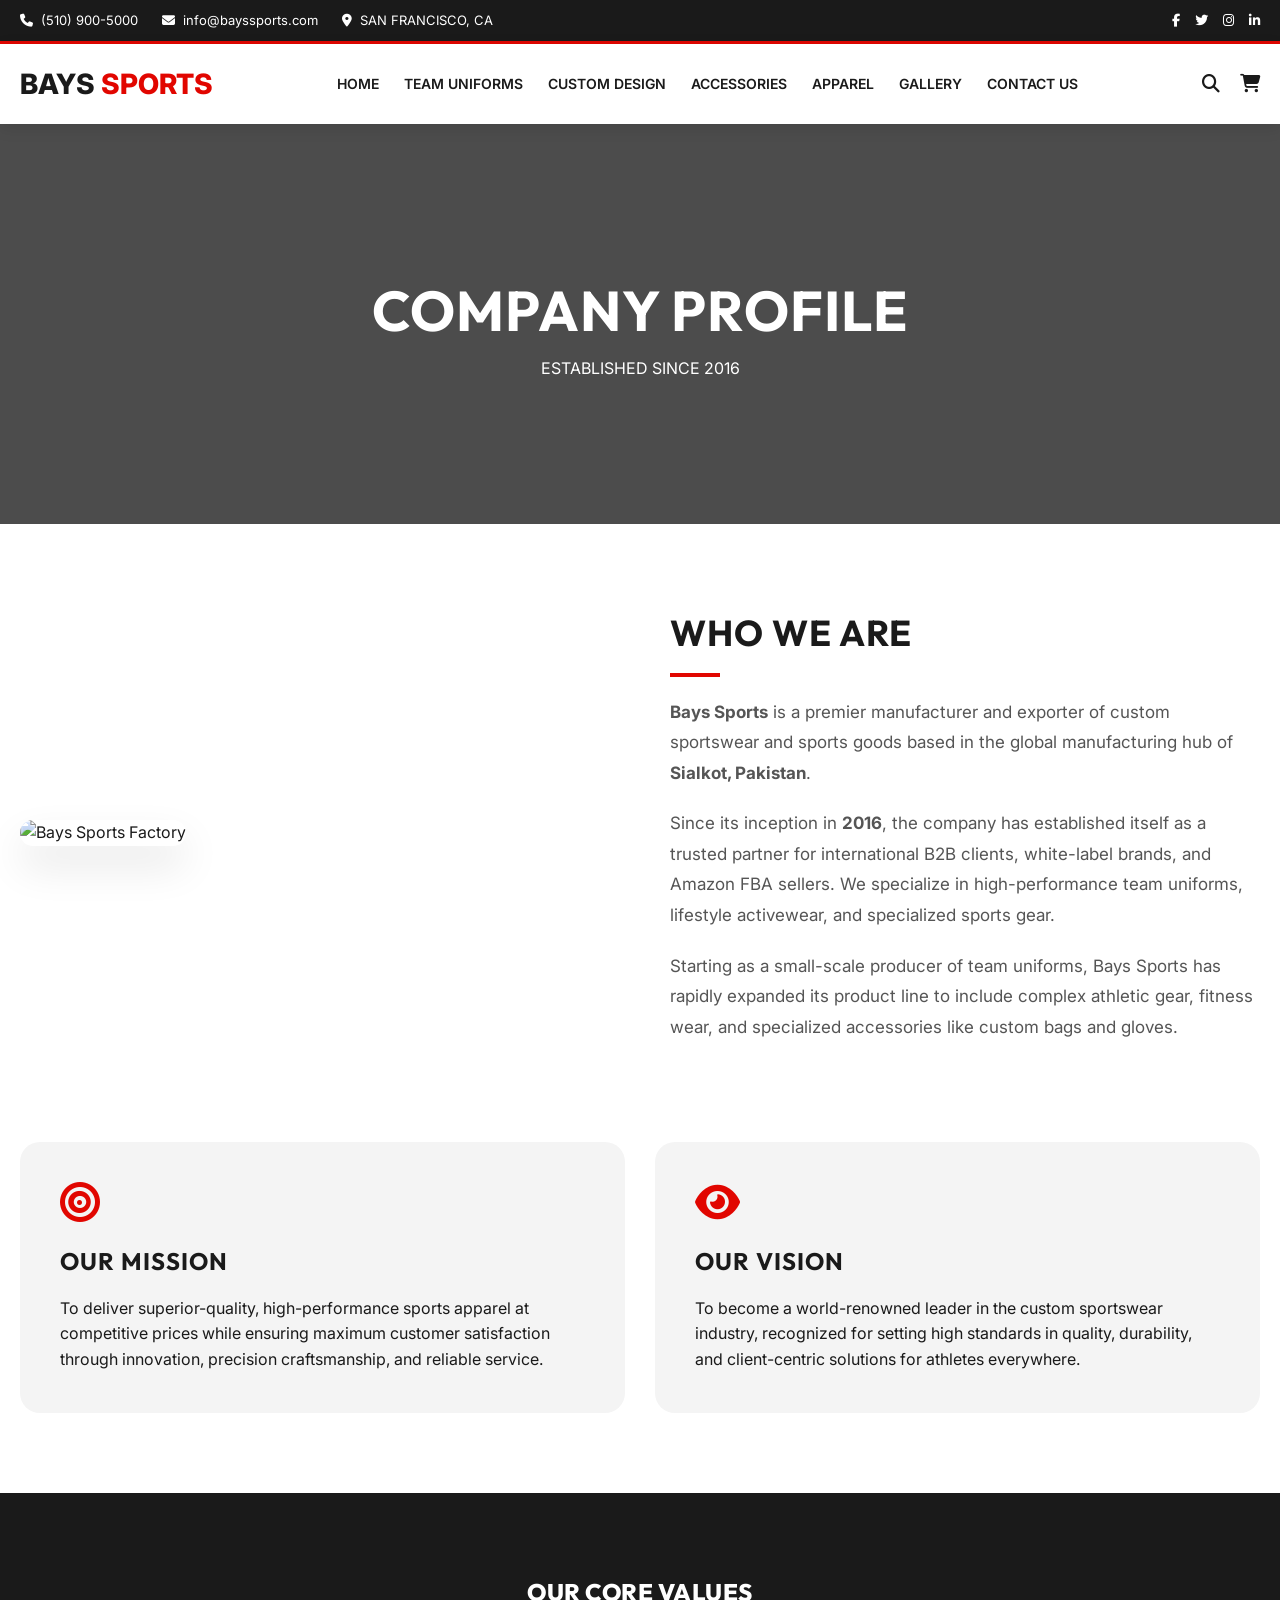
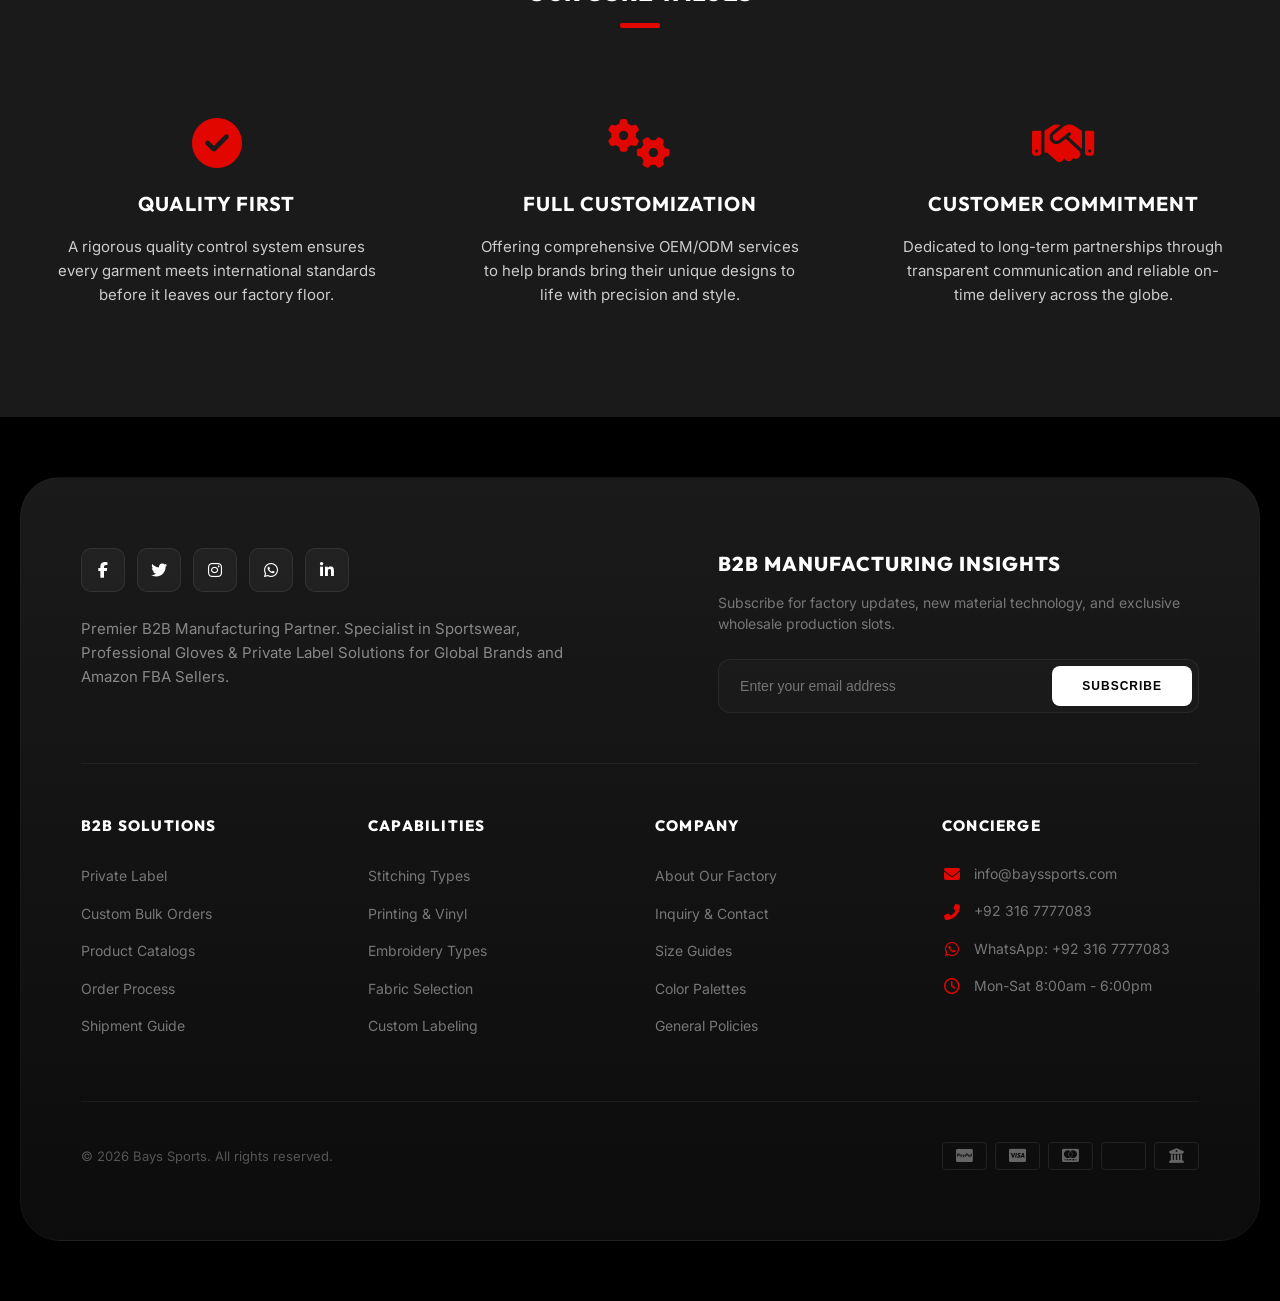
==== about.html @ 50542577 "Add files via upload" ====
<!DOCTYPE html>
<html lang="en">
<head>
    <meta charset="UTF-8">
    <meta name="viewport" content="width=device-width, initial-scale=1.0">
    <title>Company Profile | Bays Sports Manufacturing Legacy</title>
    <meta name="description" content="Discover the legacy of Bays Sports. Established in 2016 in Sialkot, Pakistan, we are a global leader in custom sportswear manufacturing and B2B solutions.">
    <meta name="keywords" content="Bays Sports profile, Sialkot factory, sportswear export Pakistan, custom jersey manufacturer history">
    <link rel="canonical" href="https://bayssports.com/about.html" />
    
    <!-- Open Graph -->
    <meta property="og:title" content="Company Profile | Bays Sports Manufacturing Legacy">
    <meta property="og:description" content="Learn about our journey from a small stitching unit to a global export hub.">
    <meta property="og:url" content="https://bayssports.com/about.html">
    <meta property="og:type" content="website">

    <link rel="stylesheet" href="https://cdnjs.cloudflare.com/ajax/libs/font-awesome/6.4.0/css/all.min.css">
    <link rel="stylesheet" href="style.css">
    <style>
        .about-hero {
            height: 400px;
            background: linear-gradient(rgba(0,0,0,0.7), rgba(0,0,0,0.7)), url('https://images.unsplash.com/photo-1552664730-d307ca884978?ixlib=rb-1.2.1&auto=format&fit=crop&w=1920&q=80');
            background-size: cover;
            background-position: center;
            display: flex;
            align-items: center;
            justify-content: center;
            color: var(--white);
            text-align: center;
        }

        .about-hero h1 {
            font-size: 56px;
        }

        .about-section {
            padding: 80px 0;
        }

        .about-grid {
            display: grid;
            grid-template-columns: 1fr 1fr;
            gap: 60px;
            align-items: center;
            margin-bottom: 80px;
        }

        .about-image img {
            width: 100%;
            border-radius: 20px;
            box-shadow: 0 20px 40px rgba(0,0,0,0.1);
        }

        .content-box h2 {
            font-size: 36px;
            margin-bottom: 20px;
            color: var(--secondary-color);
            position: relative;
            padding-bottom: 15px;
        }

        .content-box h2::after {
            content: '';
            position: absolute;
            left: 0;
            bottom: 0;
            width: 50px;
            height: 4px;
            background: var(--primary-color);
        }

        .content-box p {
            margin-bottom: 20px;
            font-size: 17px;
            color: #555;
            line-height: 1.8;
        }

        .mission-vision-grid {
            display: grid;
            grid-template-columns: repeat(2, 1fr);
            gap: 30px;
            margin-top: 50px;
        }

        .mv-card {
            background: var(--light-gray);
            padding: 40px;
            border-radius: 20px;
            transition: var(--transition);
        }

        .mv-card:hover {
            background: var(--white);
            box-shadow: var(--shadow);
            transform: translateY(-5px);
        }

        .mv-card i {
            font-size: 40px;
            color: var(--primary-color);
            margin-bottom: 20px;
        }

        .mv-card h3 {
            font-size: 24px;
            margin-bottom: 15px;
        }

        .values-section {
            background: var(--secondary-color);
            color: var(--white);
            padding: 80px 0;
        }

        .values-grid {
            display: grid;
            grid-template-columns: repeat(3, 1fr);
            gap: 30px;
            margin-top: 50px;
        }

        .value-item {
            text-align: center;
            padding: 30px;
        }

        .value-item i {
            font-size: 50px;
            color: var(--primary-color);
            margin-bottom: 20px;
        }

        .value-item h4 {
            font-size: 20px;
            margin-bottom: 15px;
        }

        .value-item p {
            color: #ccc;
            font-size: 15px;
        }
    </style>
</head>
<body>

    <!-- Top Bar -->
    <div class="top-bar">
        <div class="container top-bar-content">
            <div class="top-info">
                <span><i class="fas fa-phone"></i> (510) 900-5000</span>
                <span><i class="fas fa-envelope"></i> info@bayssports.com</span>
                <span><i class="fas fa-map-marker-alt"></i> SAN FRANCISCO, CA</span>
            </div>
            <div class="top-socials">
                <a href="#"><i class="fab fa-facebook-f"></i></a>
                <a href="#"><i class="fab fa-twitter"></i></a>
                <a href="#"><i class="fab fa-instagram"></i></a>
                <a href="#"><i class="fab fa-linkedin-in"></i></a>
            </div>
        </div>
    </div>

    <!-- Header -->
    <header>
        <div class="container header-content">
            <div class="logo">
                <a href="index.html" class="logo-text">BAYS <span>SPORTS</span></a>
            </div>
            <nav class="nav-menu">
                <ul>
                    <li><a href="index.html">Home</a></li>
                    <li><a href="#">Team Uniforms</a></li>
                    <li><a href="#">Custom Design</a></li>
                    <li><a href="#">Accessories</a></li>
                    <li><a href="#">Apparel</a></li>
                    <li><a href="#">Gallery</a></li>
                    <li><a href="contact.html">Contact Us</a></li>
                </ul>
            </nav>
            <div class="header-actions">
                <i class="fas fa-search"></i>
                <i class="fas fa-shopping-cart"></i>
            </div>
        </div>
    </header>

    <!-- About Hero -->
    <section class="about-hero">
        <div class="container">
            <h1>COMPANY <span>PROFILE</span></h1>
            <p>ESTABLISHED SINCE 2016</p>
        </div>
    </section>

    <!-- Main About Content -->
    <section class="about-section">
        <div class="container">
            <div class="about-grid">
                <div class="about-image">
                    <img src="https://images.unsplash.com/photo-1556761175-b413da4baf72?ixlib=rb-1.2.1&auto=format&fit=crop&w=800&q=80" alt="Bays Sports Factory">
                </div>
                <div class="content-box">
                    <h2>WHO WE ARE</h2>
                    <p><strong>Bays Sports</strong> is a premier manufacturer and exporter of custom sportswear and sports goods based in the global manufacturing hub of <strong>Sialkot, Pakistan</strong>.</p>
                    <p>Since its inception in <strong>2016</strong>, the company has established itself as a trusted partner for international B2B clients, white-label brands, and Amazon FBA sellers. We specialize in high-performance team uniforms, lifestyle activewear, and specialized sports gear.</p>
                    <p>Starting as a small-scale producer of team uniforms, Bays Sports has rapidly expanded its product line to include complex athletic gear, fitness wear, and specialized accessories like custom bags and gloves.</p>
                </div>
            </div>

            <div class="mission-vision-grid">
                <div class="mv-card">
                    <i class="fas fa-bullseye"></i>
                    <h3>OUR MISSION</h3>
                    <p>To deliver superior-quality, high-performance sports apparel at competitive prices while ensuring maximum customer satisfaction through innovation, precision craftsmanship, and reliable service.</p>
                </div>
                <div class="mv-card">
                    <i class="fas fa-eye"></i>
                    <h3>OUR VISION</h3>
                    <p>To become a world-renowned leader in the custom sportswear industry, recognized for setting high standards in quality, durability, and client-centric solutions for athletes everywhere.</p>
                </div>
            </div>
        </div>
    </section>

    <!-- Values Section -->
    <section class="values-section">
        <div class="container">
            <div class="section-title">
                <h2 style="color: white;">OUR CORE VALUES</h2>
            </div>
            <div class="values-grid">
                <div class="value-item">
                    <i class="fas fa-check-circle"></i>
                    <h4>QUALITY FIRST</h4>
                    <p>A rigorous quality control system ensures every garment meets international standards before it leaves our factory floor.</p>
                </div>
                <div class="value-item">
                    <i class="fas fa-cogs"></i>
                    <h4>FULL CUSTOMIZATION</h4>
                    <p>Offering comprehensive OEM/ODM services to help brands bring their unique designs to life with precision and style.</p>
                </div>
                <div class="value-item">
                    <i class="fas fa-handshake"></i>
                    <h4>CUSTOMER COMMITMENT</h4>
                    <p>Dedicated to long-term partnerships through transparent communication and reliable on-time delivery across the globe.</p>
                </div>
            </div>
        </div>
    </section>

    <!-- Footer -->
    <footer class="main-footer">
        <div class="container">
            <div class="footer-card">
                <div class="footer-row-top">
                    <div class="footer-brand-box">
                        <div class="social-links-box">
                            <a href="#"><i class="fab fa-facebook-f"></i></a>
                            <a href="#"><i class="fab fa-twitter"></i></a>
                            <a href="#"><i class="fab fa-instagram"></i></a>
                            <a href="#"><i class="fab fa-whatsapp"></i></a>
                            <a href="#"><i class="fab fa-linkedin-in"></i></a>
                        </div>
                        <p class="brand-desc">Premier B2B Manufacturing Partner. Specialist in Sportswear, Professional Gloves & Private Label Solutions for Global Brands and Amazon FBA Sellers.</p>
                    </div>
                    <div class="footer-newsletter-box">
                        <h3>B2B MANUFACTURING INSIGHTS</h3>
                        <p>Subscribe for factory updates, new material technology, and exclusive wholesale production slots.</p>
                        <form class="newsletter-form">
                            <input type="email" placeholder="Enter your email address">
                            <button type="submit">SUBSCRIBE</button>
                        </form>
                    </div>
                </div>

                <div class="footer-row-bottom">
                    <div class="footer-links-col">
                        <h4>B2B SOLUTIONS</h4>
                        <ul>
                            <li><a href="private-label.html">Private Label</a></li>
                            <li><a href="bulk-orders.html">Custom Bulk Orders</a></li>
                            <li><a href="catalogs.html">Product Catalogs</a></li>
                            <li><a href="order-process.html">Order Process</a></li>
                            <li><a href="shipment-guide.html">Shipment Guide</a></li>
                        </ul>
                    </div>
                    <div class="footer-links-col">
                        <h4>CAPABILITIES</h4>
                        <ul>
                            <li><a href="stitching.html">Stitching Types</a></li>
                            <li><a href="printing.html">Printing & Vinyl</a></li>
                            <li><a href="embroidery.html">Embroidery Types</a></li>
                            <li><a href="fabrics.html">Fabric Selection</a></li>
                            <li><a href="labeling.html">Custom Labeling</a></li>
                        </ul>
                    </div>
                    <div class="footer-links-col">
                        <h4>COMPANY</h4>
                        <ul>
                            <li><a href="about.html">About Our Factory</a></li>
                            <li><a href="contact.html">Inquiry & Contact</a></li>
                            <li><a href="size-guides.html">Size Guides</a></li>
                            <li><a href="colors.html">Color Palettes</a></li>
                            <li><a href="policies.html">General Policies</a></li>
                        </ul>
                    </div>
                    <div class="footer-links-col">
                        <h4>CONCIERGE</h4>
                        <ul class="concierge-list">
                            <li><i class="fas fa-envelope"></i> <a href="mailto:info@bayssports.com">info@bayssports.com</a></li>
                            <li><i class="fas fa-phone-alt"></i> <a href="tel:+923167777083">+92 316 7777083</a></li>
                            <li><i class="fab fa-whatsapp"></i> <a href="#">WhatsApp: +92 316 7777083</a></li>
                            <li><i class="far fa-clock"></i> Mon-Sat 8:00am - 6:00pm</li>
                        </ul>
                    </div>
                </div>

                <div class="footer-bottom">
                    <p>&copy; 2026 Bays Sports. All rights reserved.</p>
                    <div class="payment-methods">
                        <div class="payment-icon"><i class="fab fa-cc-paypal"></i></div>
                        <div class="payment-icon"><i class="fab fa-cc-visa"></i></div>
                        <div class="payment-icon"><i class="fab fa-cc-mastercard"></i></div>
                        <div class="payment-icon"><i class="fab fa-payoneer"></i></div>
                        <div class="payment-icon"><i class="fas fa-university"></i></div>
                    </div>
                </div>
            </div>
        </div>
    </footer>

</body>
</html>
---- style.css ----
@import url('https://fonts.googleapis.com/css2?family=Inter:wght@400;500;600;700;800&family=Outfit:wght@400;600;700;800&display=swap');

:root {
    --primary-color: #e10600;
    --secondary-color: #1a1a1a;
    --accent-color: #333333;
    --text-color: #1a1a1a;
    --light-gray: #f4f4f4;
    --white: #ffffff;
    --header-height: 80px;
    --transition: all 0.3s ease;
    --shadow: 0 4px 15px rgba(0, 0, 0, 0.1);
}

* {
    margin: 0;
    padding: 0;
    box-sizing: border-box;
}

body {
    font-family: 'Inter', sans-serif;
    color: var(--text-color);
    line-height: 1.6;
    overflow-x: hidden;
}

h1, h2, h3, h4, h5, h6 {
    font-family: 'Outfit', sans-serif;
    font-weight: 700;
    text-transform: uppercase;
    letter-spacing: 1px;
}

ul {
    list-style: none;
}

a {
    text-decoration: none;
    color: inherit;
    transition: var(--transition);
}

.container {
    max-width: 1320px;
    margin: 0 auto;
    padding: 0 20px;
}

/* --- Top Bar --- */
.top-bar {
    background-color: var(--secondary-color);
    color: var(--white);
    padding: 10px 0;
    font-size: 13px;
    border-bottom: 3px solid var(--primary-color);
}

.top-bar-content {
    display: flex;
    justify-content: space-between;
    align-items: center;
}

.top-info span {
    margin-right: 20px;
    display: inline-flex;
    align-items: center;
    gap: 8px;
}

.top-socials {
    display: flex;
    gap: 15px;
}

/* --- Header --- */
header {
    background: var(--white);
    height: var(--header-height);
    display: flex;
    align-items: center;
    position: sticky;
    top: 0;
    z-index: 1000;
    box-shadow: var(--shadow);
}

.header-content {
    display: flex;
    justify-content: space-between;
    align-items: center;
    width: 100%;
}

.logo-text {
    font-size: 28px;
    font-weight: 800;
    color: var(--secondary-color);
    transition: var(--transition);
}

.logo-text:hover {
    color: var(--primary-color);
}

.logo-text span {
    color: var(--primary-color);
    transition: var(--transition);
}

.logo-text:hover span {
    color: var(--secondary-color);
}

.nav-menu ul {
    display: flex;
    gap: 25px;
}

.nav-menu ul li a {
    font-weight: 600;
    font-size: 14px;
    text-transform: uppercase;
}

.nav-menu ul li a:hover {
    color: var(--primary-color);
}

.header-actions {
    display: flex;
    gap: 20px;
    font-size: 18px;
}

.header-actions i:hover {
    color: var(--primary-color);
    cursor: pointer;
}

/* --- Hero Section --- */
.hero {
    height: 600px;
    background: linear-gradient(rgba(0,0,0,0.5), rgba(0,0,0,0.5)), url('https://images.unsplash.com/photo-1517649763962-0c623066013b?ixlib=rb-1.2.1&auto=format&fit=crop&w=1920&q=80');
    background-size: cover;
    background-position: center;
    display: flex;
    align-items: center;
    color: var(--white);
    position: relative;
    text-align: center;
}

.hero-content {
    width: 100%;
}

.hero-text h1 {
    font-size: 72px;
    line-height: 1.1;
    margin-bottom: 20px;
    text-shadow: 2px 2px 10px rgba(0,0,0,0.5);
}

.hero-text h1 span {
    color: var(--primary-color);
    display: block;
}

.hero-text p {
    font-size: 24px;
    margin-bottom: 40px;
    font-weight: 500;
    letter-spacing: 2px;
}

.btn {
    display: inline-block;
    padding: 18px 45px;
    border-radius: 4px;
    font-weight: 700;
    text-transform: uppercase;
    transition: var(--transition);
    cursor: pointer;
    border: none;
}

.btn-primary {
    background-color: var(--primary-color);
    color: var(--white);
}

.btn-primary:hover {
    background-color: #c00500;
    transform: scale(1.05);
}

/* --- Scrolling Ticker --- */
.ticker {
    background-color: var(--secondary-color);
    color: var(--white);
    padding: 18px 0;
    overflow: hidden;
    border-bottom: 4px solid var(--primary-color);
    display: flex;
    align-items: center;
}

.ticker-content {
    display: flex;
    white-space: nowrap;
    animation: scroll 60s linear infinite;
    will-change: transform;
}

.ticker-item {
    padding: 0 30px;
    font-weight: 800;
    font-size: 16px;
    text-transform: uppercase;
    display: flex;
    align-items: center;
    letter-spacing: 1px;
}

.ticker-item span {
    color: var(--primary-color);
    margin-left: 30px;
    font-size: 20px;
}

@keyframes scroll {
    0% { transform: translateX(0); }
    100% { transform: translateX(-50%); }
}

/* --- Features --- */
.features {
    padding: 60px 0;
    background-color: #fff;
    margin-top: -30px;
}

.features-grid {
    display: grid;
    grid-template-columns: repeat(3, 1fr);
    gap: 30px;
}

.feature-card {
    background: var(--white);
    padding: 30px;
    display: flex;
    align-items: center;
    gap: 20px;
    box-shadow: 0 10px 30px rgba(0,0,0,0.08);
    border-radius: 15px;
    transition: var(--transition);
}

.feature-card:hover {
    transform: translateY(-10px);
    box-shadow: 0 20px 40px rgba(0,0,0,0.12);
}

.feature-icon {
    width: 70px;
    height: 70px;
    background-color: var(--secondary-color);
    display: flex;
    align-items: center;
    justify-content: center;
    border-radius: 15px;
    font-size: 30px;
    color: var(--white);
    transition: var(--transition);
    flex-shrink: 0;
    box-shadow: 0 5px 15px rgba(0,0,0,0.2);
}

.feature-card:hover .feature-icon {
    background-color: var(--primary-color);
    transform: rotateY(180deg);
}

.feature-info h3 {
    font-size: 18px;
    margin-bottom: 5px;
    color: var(--secondary-color);
}

.feature-info p {
    font-size: 13px;
    color: #777;
}

/* --- Products --- */
.products {
    padding: 80px 0;
    background: var(--light-gray);
}

.section-title {
    text-align: center;
    margin-bottom: 60px;
    display: flex;
    flex-direction: column;
    align-items: center;
}

.section-title h2 {
    font-size: 24px;
    font-weight: 800;
    color: var(--secondary-color);
    letter-spacing: 0.5px;
    margin-bottom: 12px;
    text-transform: uppercase;
}

.section-title::after {
    content: '';
    width: 40px;
    height: 5px;
    background-color: var(--primary-color);
    border-radius: 2px;
}

.product-grid {
    display: grid;
    grid-template-columns: repeat(auto-fill, minmax(220px, 1fr));
    gap: 30px;
}

.product-card {
    background: #fff;
    padding: 20px;
    border-radius: 8px;
    text-align: center;
    transition: var(--transition);
    border: 1px solid #eee;
}

.product-card:hover {
    box-shadow: var(--shadow);
    border-color: var(--primary-color);
}

.product-image {
    height: 220px;
    margin-bottom: 15px;
    display: flex;
    align-items: center;
    justify-content: center;
    background: #fdfdfd;
    overflow: hidden;
    position: relative;
}

.product-image i {
    font-size: 80px;
    color: #ddd;
}

.product-image img {
    width: 100%;
    height: 100%;
    object-fit: contain;
    padding: 10px;
    transition: transform 0.5s ease;
}

.product-card:hover .product-image img {
    transform: scale(1.08);
}

.product-card h4 {
    font-size: 15px;
    margin-bottom: 8px;
    color: #333;
}

.product-price {
    color: var(--primary-color);
    font-weight: 800;
    font-size: 18px;
}

/* --- About --- */
.about {
    padding: 100px 0;
    background: #fff;
}

.about-content {
    display: flex;
    align-items: flex-start;
    gap: 100px;
}

.about-emblem {
    flex: 0 0 200px;
    display: flex;
    justify-content: center;
}

.emblem-container {
    width: 180px;
    height: 180px;
    border: 8px solid #f0f0f0;
    border-radius: 50%;
    display: flex;
    align-items: center;
    justify-content: center;
    background: #fff;
    box-shadow: 0 10px 30px rgba(0,0,0,0.05);
}

.emblem-container img {
    width: 80px;
    opacity: 0.8;
}

.about-text {
    flex: 1;
    position: relative;
    padding-left: 40px;
}

.red-corner {
    position: absolute;
    left: 0;
    top: 60px;
    width: 40px;
    height: 40px;
    border-left: 2px solid var(--primary-color);
    border-top: 2px solid var(--primary-color);
    opacity: 0.5;
}

.about-text .tag {
    color: var(--primary-color);
    font-weight: 700;
    text-transform: uppercase;
    display: block;
    margin-bottom: 15px;
    font-size: 14px;
    letter-spacing: 1px;
}

.about-text h2 {
    font-size: 64px;
    font-weight: 800;
    margin-bottom: 30px;
    color: var(--secondary-color);
    letter-spacing: -1px;
    line-height: 1;
}

.about-text p {
    margin-bottom: 25px;
    color: #555;
    font-size: 18px;
    line-height: 1.8;
}

.about-text .sub-text {
    font-size: 15px;
    color: #888;
    border-top: 1px solid #eee;
    padding-top: 25px;
    margin-top: 30px;
}

.about-btns {
    display: flex;
    gap: 15px;
    margin-top: 40px;
}

.btn-legacy, .btn-quote {
    display: inline-flex;
    align-items: center;
    justify-content: space-between;
    padding: 20px 30px;
    font-weight: 800;
    font-size: 14px;
    text-transform: uppercase;
    letter-spacing: 1.5px;
    transition: var(--transition);
    border: none;
    cursor: pointer;
    min-width: 280px;
}

.btn-legacy {
    background-color: #000;
    color: #fff;
}

.btn-quote {
    background-color: var(--primary-color);
    color: #fff;
}

.btn-legacy span, .btn-quote span {
    width: 8px;
    height: 8px;
    background-color: #fff;
    border-radius: 50%;
    margin-left: 10px;
}

.btn-legacy:hover, .btn-quote:hover {
    transform: scale(1.02);
    box-shadow: 0 15px 30px rgba(0,0,0,0.15);
}

/* --- Services Dark --- */
.services-dark {
    padding: 120px 0;
    background: linear-gradient(rgba(0,0,0,0.5), rgba(0,0,0,0.5)), url('https://images.unsplash.com/photo-1583473848882-f9a5bc7fd2ee?ixlib=rb-1.2.1&auto=format&fit=crop&w=1920&q=80');
    background-size: cover;
    background-attachment: fixed;
    background-position: center;
    color: var(--white);
    position: relative;
}

.services-grid {
    display: grid;
    grid-template-columns: repeat(4, 1fr);
    gap: 30px;
    text-align: center;
}

.service-item {
    padding: 60px 30px;
    background: rgba(255, 255, 255, 0.03);
    backdrop-filter: blur(8px);
    -webkit-backdrop-filter: blur(8px);
    border-radius: 30px;
    border: 1px solid rgba(255, 255, 255, 0.1);
    transition: all 0.5s cubic-bezier(0.4, 0, 0.2, 1);
    position: relative;
    overflow: hidden;
}

.service-item::before {
    content: '';
    position: absolute;
    top: 0;
    left: -100%;
    width: 100%;
    height: 100%;
    background: linear-gradient(90deg, transparent, rgba(255,255,255,0.05), transparent);
    transition: 0.5s;
}

.service-item:hover::before {
    left: 100%;
}

.service-item:hover {
    transform: translateY(-15px) scale(1.02);
    background: rgba(255, 255, 255, 0.08);
    border-color: var(--primary-color);
    box-shadow: 0 20px 40px rgba(0, 0, 0, 0.4), inset 0 0 20px rgba(225, 6, 0, 0.1);
}

.service-item i {
    font-size: 40px;
    color: var(--primary-color);
    margin-bottom: 25px;
    transition: all 0.5s ease;
}

.service-item:hover i {
    transform: scale(1.2) rotateY(180deg);
}

.service-item h3 {
    font-size: 20px;
    margin-bottom: 10px;
    letter-spacing: 1px;
}

.service-item p {
    font-size: 11px;
    font-weight: 700;
    color: #aaa;
    letter-spacing: 1.5px;
    text-transform: uppercase;
}

.stats-grid {
    display: flex;
    justify-content: center;
    gap: 60px;
    margin-top: 100px;
    padding-top: 60px;
    border-top: 1px solid rgba(255, 255, 255, 0.1);
}

.stat-item h2 {
    font-size: 36px;
    color: var(--primary-color);
    font-weight: 800;
    display: flex;
    align-items: center;
    gap: 10px;
}

.stat-item h2 span {
    font-size: 14px;
    color: #fff;
    font-weight: 600;
    letter-spacing: 1px;
}

.section-title.left {
    align-items: flex-start;
    text-align: left;
}

.section-title.left::after {
    margin-left: 0;
}

/* --- Testimonials --- */
.testimonials {
    padding: 100px 0;
    background-color: #fcfcfc;
}

.testimonial-header {
    display: flex;
    justify-content: space-between;
    align-items: flex-end;
    margin-bottom: 60px;
}

.sub-tag {
    color: var(--primary-color);
    font-weight: 700;
    font-size: 13px;
    letter-spacing: 1px;
    text-transform: uppercase;
    display: block;
    margin-top: -45px;
}

.testimonial-nav {
    display: flex;
    gap: 10px;
}

.nav-btn {
    width: 45px;
    height: 45px;
    border-radius: 50%;
    border: 1px solid #ddd;
    background: #fff;
    display: flex;
    align-items: center;
    justify-content: center;
    cursor: pointer;
    transition: var(--transition);
}

.nav-btn:hover {
    background: var(--primary-color);
    color: #fff;
    border-color: var(--primary-color);
}

.testimonial-grid {
    display: grid;
    grid-template-columns: repeat(3, 1fr);
    gap: 30px;
}

.t-card {
    background: #fff;
    padding: 40px;
    border-radius: 20px;
    border: 1px solid #eee;
    transition: var(--transition);
    position: relative;
}

.t-card:hover {
    box-shadow: 0 15px 40px rgba(0,0,0,0.06);
    transform: translateY(-5px);
}

.t-user {
    display: flex;
    align-items: center;
    gap: 15px;
    margin-bottom: 25px;
    position: relative;
}

.t-avatar {
    width: 50px;
    height: 50px;
    background: #f0f0f0;
    border-radius: 50%;
    display: flex;
    align-items: center;
    justify-content: center;
    font-weight: 700;
    color: #555;
    font-size: 18px;
}

.t-details h4 {
    font-size: 16px;
    color: #333;
    margin-bottom: 2px;
}

.t-details span {
    font-size: 12px;
    color: #999;
}

.t-stars {
    position: absolute;
    right: 0;
    top: 5px;
    color: #ffb400;
    font-size: 12px;
}

.t-content {
    position: relative;
}

.quote-icon {
    font-size: 40px;
    color: rgba(225, 6, 0, 0.05);
    position: absolute;
    top: -20px;
    left: -10px;
}

.t-content p {
    font-size: 15px;
    color: #666;
    line-height: 1.7;
    position: relative;
    z-index: 1;
}

/* --- Footer --- */
/* --- Footer --- */
.main-footer {
    padding: 60px 0;
    background-color: #000;
}

.footer-card {
    background: linear-gradient(180deg, #1a1a1a 0%, #0c0c0c 100%);
    border-radius: 40px;
    padding: 70px 60px;
    color: #fff;
    box-shadow: 0 30px 60px rgba(0,0,0,0.6);
    border: 1px solid rgba(255,255,255,0.03);
}

.footer-row-top {
    display: flex;
    justify-content: space-between;
    gap: 60px;
    padding-bottom: 50px;
    border-bottom: 1px solid rgba(255,255,255,0.05);
    margin-bottom: 50px;
}

.footer-brand-box {
    flex: 1.2;
}

.social-links-box {
    display: flex;
    gap: 12px;
    margin-bottom: 25px;
}

.social-links-box a {
    width: 44px;
    height: 44px;
    background: rgba(255,255,255,0.04);
    border: 1px solid rgba(255,255,255,0.08);
    display: flex;
    align-items: center;
    justify-content: center;
    border-radius: 10px;
    color: #fff;
    transition: var(--transition);
    font-size: 16px;
}

.social-links-box a:hover {
    background: var(--primary-color);
    border-color: var(--primary-color);
    transform: translateY(-5px);
}

.brand-desc {
    color: #888;
    font-size: 15px;
    line-height: 1.6;
    max-width: 500px;
}

.footer-newsletter-box {
    flex: 1;
}

.footer-newsletter-box h3 {
    font-size: 20px;
    margin-bottom: 12px;
    letter-spacing: 1px;
    font-weight: 800;
}

.footer-newsletter-box p {
    color: #777;
    font-size: 14px;
    margin-bottom: 25px;
    line-height: 1.5;
}

.newsletter-form {
    display: flex;
    gap: 10px;
    background: rgba(255,255,255,0.02);
    padding: 6px;
    border-radius: 12px;
    border: 1px solid rgba(255,255,255,0.06);
}

.newsletter-form input {
    flex: 1;
    background: transparent;
    border: none;
    padding: 12px 15px;
    color: #fff;
    outline: none;
    font-size: 14px;
}

.newsletter-form button {
    background: #fff;
    color: #000;
    border: none;
    padding: 0 30px;
    border-radius: 8px;
    font-weight: 800;
    font-size: 12px;
    cursor: pointer;
    transition: var(--transition);
    letter-spacing: 1px;
}

.newsletter-form button:hover {
    background: var(--primary-color);
    color: #fff;
}

.footer-row-bottom {
    display: grid;
    grid-template-columns: repeat(4, 1fr);
    gap: 30px;
}

.footer-links-col h4 {
    font-size: 15px;
    margin-bottom: 25px;
    letter-spacing: 1.2px;
    font-weight: 800;
    color: #fff;
    text-transform: uppercase;
}

.footer-links-col ul li {
    margin-bottom: 12px;
}

.footer-links-col ul li a {
    color: #777;
    font-size: 14px;
    transition: var(--transition);
}

.footer-links-col ul li a:hover {
    color: #fff;
}

.concierge-list li {
    display: flex;
    align-items: center;
    gap: 12px;
    color: #777;
    font-size: 14px;
    margin-bottom: 15px !important;
}

.concierge-list i {
    color: var(--primary-color);
    font-size: 16px;
    width: 20px;
    text-align: center;
}

.concierge-list a:hover {
    color: var(--primary-color) !important;
}

.footer-bottom {
    margin-top: 50px;
    padding-top: 40px;
    border-top: 1px solid rgba(255,255,255,0.05);
    display: flex;
    justify-content: space-between;
    align-items: center;
}

.footer-bottom p {
    color: #555;
    font-size: 13px;
}

.payment-methods {
    display: flex;
    gap: 8px;
}

.payment-icon {
    width: 45px;
    height: 28px;
    border: 1px solid #222;
    border-radius: 4px;
    display: flex;
    align-items: center;
    justify-content: center;
    color: #666;
    font-size: 15px;
    background: transparent;
    transition: var(--transition);
}

.payment-icon:hover {
    border-color: #666;
    color: #fff;
}

.payment-icon span {
    font-size: 10px;
    font-weight: 800;
}
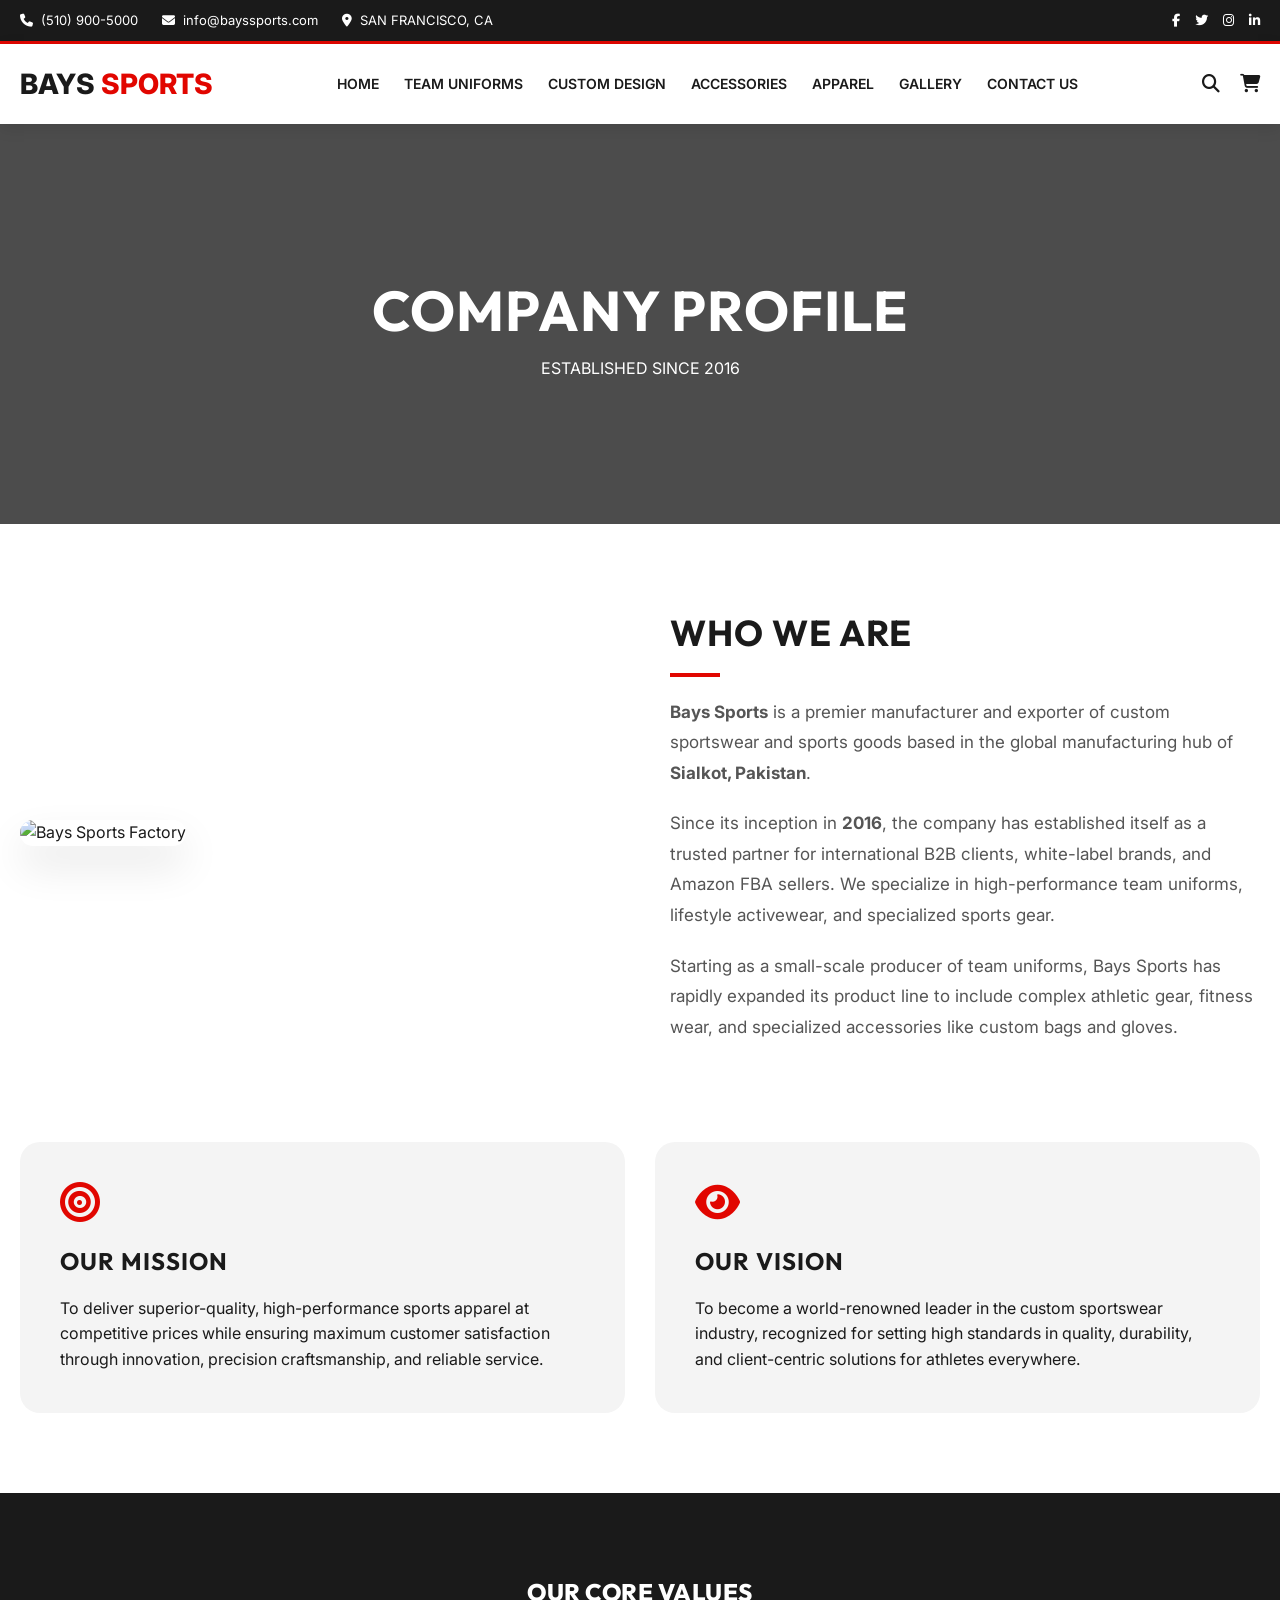
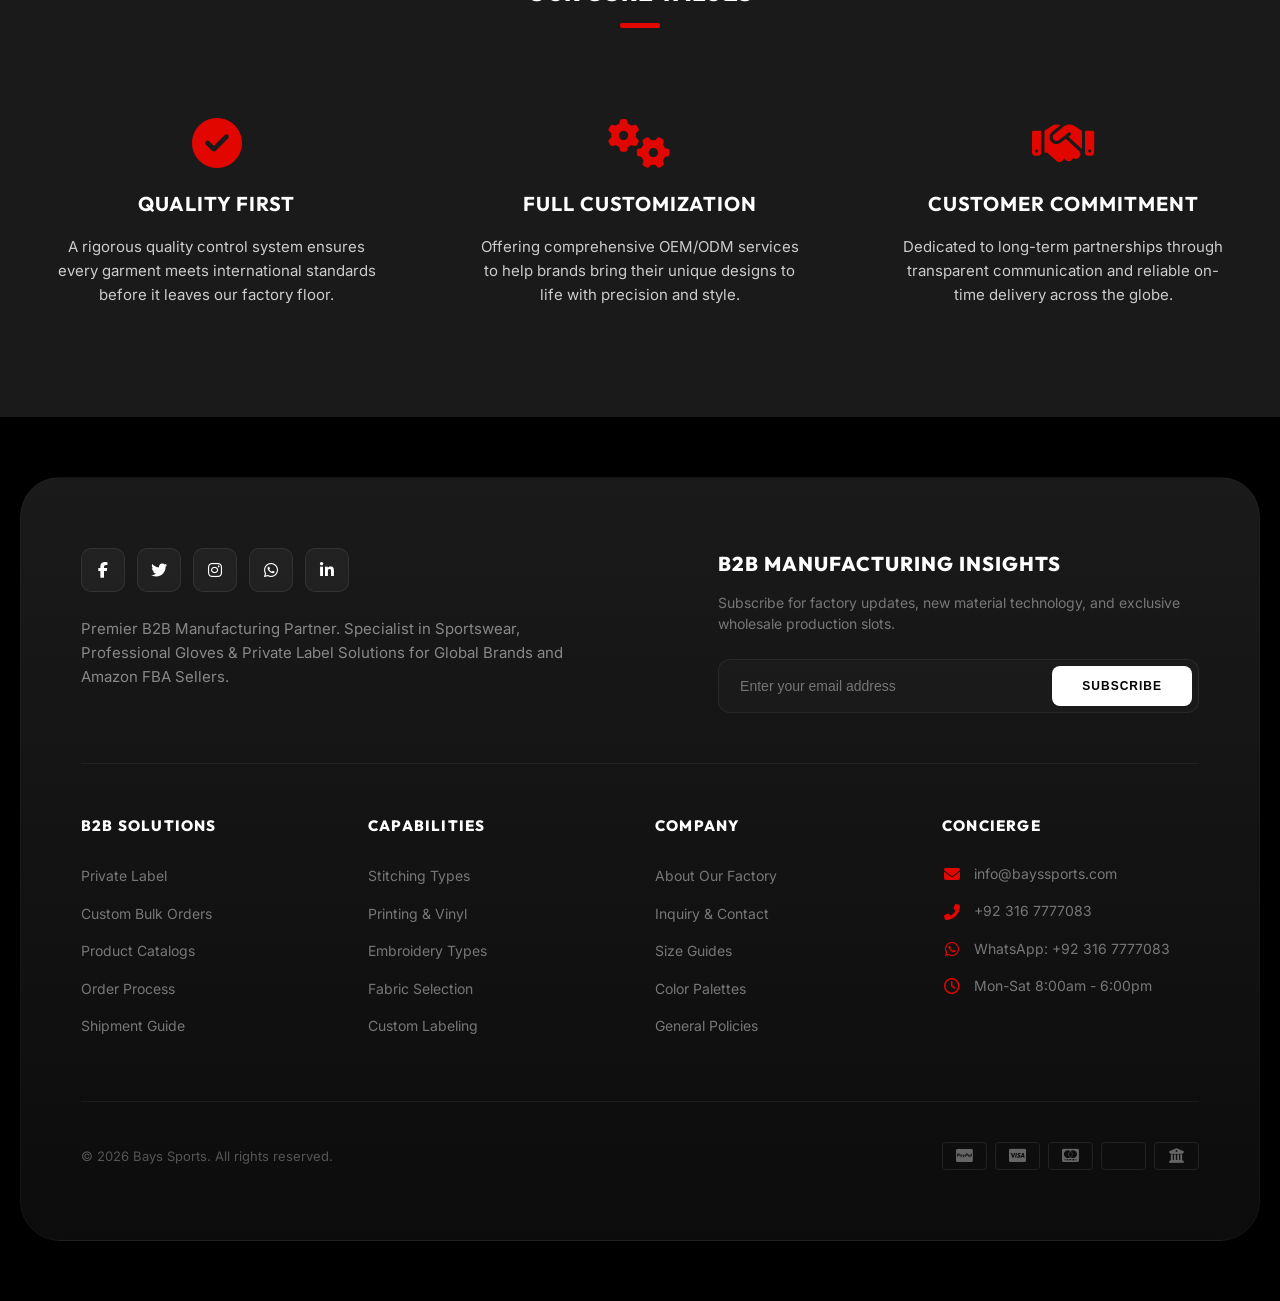
==== commit b04a2b81: "Implement full mobile responsiveness and hamburger menu" ====
--- a/about.html
+++ b/about.html
@@ -178,6 +178,9 @@
                     <li><a href="contact.html">Contact Us</a></li>
                 </ul>
             </nav>
+            <div class="menu-toggle" id="mobile-menu">
+                <i class="fas fa-bars"></i>
+            </div>
             <div class="header-actions">
                 <i class="fas fa-search"></i>
                 <i class="fas fa-shopping-cart"></i>
--- a/style.css
+++ b/style.css
@@ -18,11 +18,21 @@
     box-sizing: border-box;
 }
 
+html, body {
+    overflow-x: hidden;
+    width: 100%;
+    position: relative;
+}
+
 body {
     font-family: 'Inter', sans-serif;
     color: var(--text-color);
     line-height: 1.6;
-    overflow-x: hidden;
+}
+
+img {
+    max-width: 100%;
+    height: auto;
 }
 
 h1, h2, h3, h4, h5, h6 {
@@ -206,6 +216,8 @@
     border-bottom: 4px solid var(--primary-color);
     display: flex;
     align-items: center;
+    width: 100%;
+    position: relative;
 }
 
 .ticker-content {
@@ -756,7 +768,6 @@
 }
 
 /* --- Footer --- */
-/* --- Footer --- */
 .main-footer {
     padding: 60px 0;
     background-color: #000;
@@ -963,3 +974,239 @@
     font-size: 10px;
     font-weight: 800;
 }
+
+/* --- Mobile Menu Toggle --- */
+.menu-toggle {
+    display: none;
+    font-size: 24px;
+    cursor: pointer;
+    color: var(--secondary-color);
+    transition: var(--transition);
+}
+
+.menu-toggle.active {
+    color: var(--primary-color);
+}
+
+/* --- Media Queries --- */
+
+@media (max-width: 1024px) {
+    .container {
+        width: 100%;
+        max-width: 100%;
+        padding: 0 15px;
+    }
+    
+    .top-bar {
+        display: none;
+    }
+    
+    header {
+        height: 70px;
+    }
+    
+    .menu-toggle {
+        display: block;
+        order: 2;
+    }
+    
+    .header-actions {
+        order: 3;
+    }
+    
+    .logo {
+        order: 1;
+    }
+    
+    .nav-menu {
+        position: fixed;
+        top: 0;
+        left: -100%;
+        width: 80%;
+        max-width: 300px;
+        height: 100vh;
+        background: var(--white);
+        flex-direction: column;
+        padding: 80px 40px;
+        transition: 0.4s cubic-bezier(0.4, 0, 0.2, 1);
+        box-shadow: 10px 0 30px rgba(0,0,0,0.2);
+        z-index: 1001;
+        display: flex;
+    }
+    
+    .nav-menu.active {
+        left: 0;
+    }
+
+    .nav-menu::before {
+        content: '';
+        position: fixed;
+        top: 0;
+        left: 0;
+        width: 100vw;
+        height: 100vh;
+        background: rgba(0,0,0,0.5);
+        z-index: -1;
+        opacity: 0;
+        visibility: hidden;
+        transition: 0.3s;
+    }
+
+    .nav-menu.active::before {
+        opacity: 1;
+        visibility: visible;
+        left: 100%;
+    }
+    
+    .nav-menu ul {
+        flex-direction: column;
+        align-items: center;
+        gap: 25px;
+    }
+    
+    .nav-menu ul li a {
+        font-size: 16px;
+    }
+    
+    .hero {
+        height: auto;
+        padding: 100px 0;
+    }
+    
+    .hero-text h1 {
+        font-size: 42px;
+    }
+    
+    .hero-text p {
+        font-size: 16px;
+    }
+    
+    .features-grid {
+        grid-template-columns: 1fr;
+    }
+}
+
+@media (max-width: 768px) {
+    .hero-text h1 {
+        font-size: 32px;
+    }
+    
+    .about-content {
+        flex-direction: column;
+        align-items: center;
+        text-align: center;
+        gap: 40px;
+    }
+    
+    .about-text {
+        padding-left: 0;
+    }
+    
+    .red-corner {
+        display: none;
+    }
+    
+    .about-btns {
+        flex-direction: column;
+        width: 100%;
+    }
+    
+    .btn-legacy, .btn-quote {
+        min-width: 100%;
+    }
+    
+    .services-grid {
+        grid-template-columns: 1fr;
+        gap: 20px;
+    }
+
+    .service-item {
+        padding: 40px 20px;
+    }
+
+    .stats-grid {
+        flex-direction: column;
+        gap: 30px;
+        align-items: center;
+        margin-top: 60px;
+        padding-top: 40px;
+    }
+    
+    .testimonial-header {
+        flex-direction: column;
+        align-items: flex-start;
+        gap: 20px;
+    }
+    
+    .sub-tag {
+        margin-top: 0;
+    }
+    
+    .testimonial-grid {
+        grid-template-columns: 1fr;
+    }
+    
+    .product-grid {
+        grid-template-columns: repeat(2, 1fr);
+        gap: 15px;
+    }
+
+    .product-card {
+        padding: 10px;
+    }
+
+    .product-image {
+        height: 160px;
+    }
+
+    .product-card h4 {
+        font-size: 13px;
+    }
+
+    .footer-row-top {
+        flex-direction: column;
+        gap: 40px;
+        text-align: center;
+    }
+    
+    .footer-bottom {
+        flex-direction: column;
+        gap: 20px;
+        text-align: center;
+    }
+}
+
+@media (max-width: 480px) {
+    .container {
+        padding: 0 15px;
+    }
+    
+    .hero-text h1 {
+        font-size: 28px;
+        word-break: break-word;
+    }
+    
+    .about-text h2 {
+        font-size: 32px;
+    }
+    
+    .footer-row-bottom {
+        grid-template-columns: 1fr;
+    }
+    
+    .footer-card {
+        padding: 50px 25px;
+    }
+    
+    .newsletter-form {
+        flex-direction: column;
+    }
+    
+    .newsletter-form button {
+        padding: 12px 0;
+    }
+    
+    .stat-item h2 {
+        font-size: 28px;
+    }
+}
